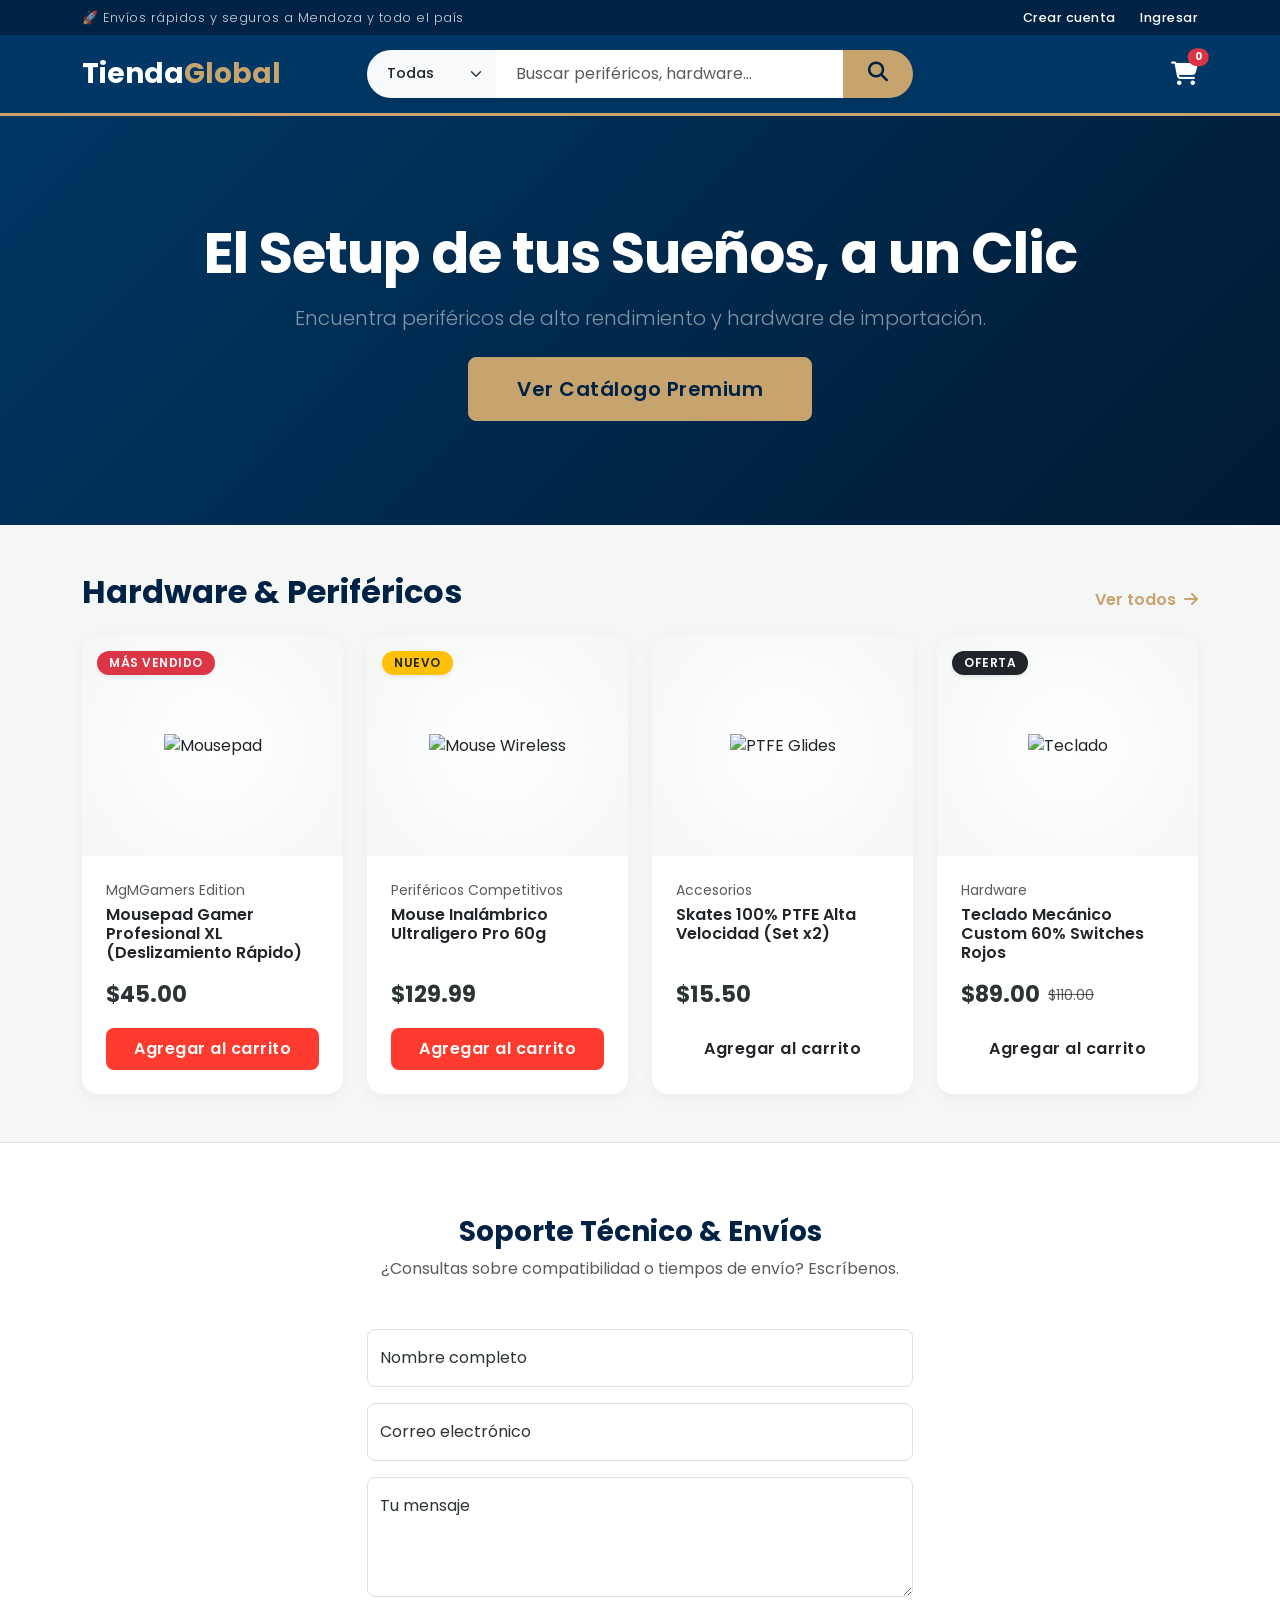
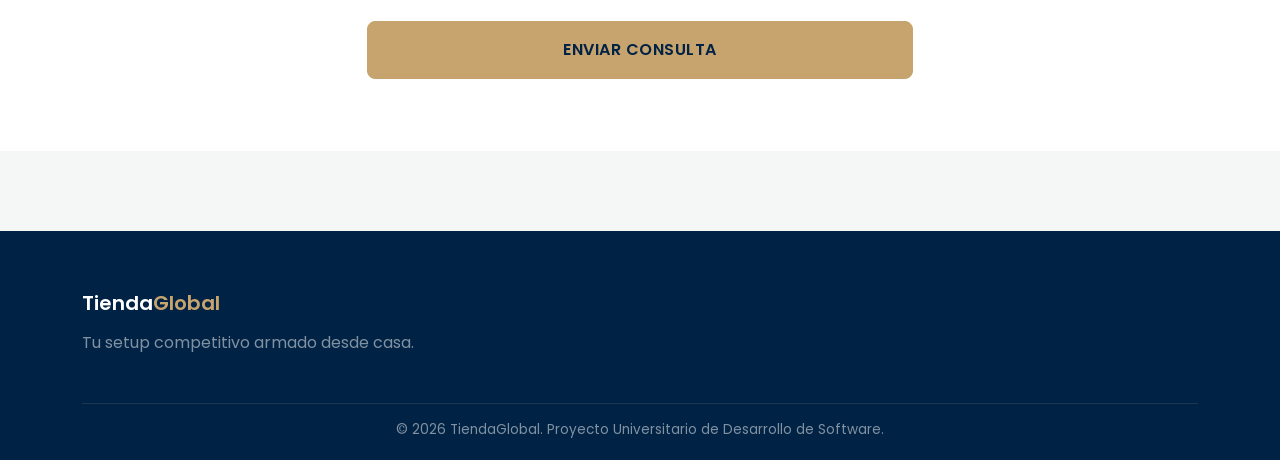
==== index.html @ bb1b1189 "Agregando archivos HTML y CSS del prototipo" ====
<!DOCTYPE html>
<html lang="es">
<head>
    <meta charset="UTF-8">
    <meta name="viewport" content="width=device-width, initial-scale=1.0">
    <title>TiendaGlobal - Inicio</title>
    <link href="https://cdn.jsdelivr.net/npm/bootstrap@5.3.2/dist/css/bootstrap.min.css" rel="stylesheet">
    <link rel="stylesheet" href="https://cdnjs.cloudflare.com/ajax/libs/font-awesome/6.4.0/css/all.min.css">
    <link rel="stylesheet" href="style.css">
</head>
<body>

    <div class="top-bar d-none d-md-block">
        <div class="container d-flex justify-content-between">
            <div>🚀 Envíos rápidos y seguros a Mendoza y todo el país</div>
            <div>
                <a href="register.html">Crear cuenta</a>
                <a href="login.html">Ingresar</a>
            </div>
        </div>
    </div>

    <div class="search-bar-container sticky-top">
        <div class="container">
            <div class="row align-items-center">
                <div class="col-6 col-md-3">
                    <a href="index.html" class="text-white text-decoration-none fs-3 fw-bold">
                        Tienda<span style="color: var(--accent-gold);">Global</span>
                    </a>
                </div>
                <div class="col-12 col-md-6 mt-3 mt-md-0 order-3 order-md-2">
                    <form class="d-flex">
                        <div class="input-group search-pill">
                            <select class="form-select border-end">
                                <option>Todas</option>
                                <option>Gaming</option>
                            </select>
                            <input class="form-control" type="search" placeholder="Buscar periféricos, hardware..." aria-label="Search">
                            <button class="btn" style="background-color: var(--accent-gold); color: var(--primary-blue-dark);" type="button"><i class="fas fa-search fs-5"></i></button>
                        </div>
                    </form>
                </div>
                <div class="col-6 col-md-3 text-end order-2 order-md-3">
                    <a href="cart.html" class="text-white text-decoration-none fs-4 position-relative">
                        <i class="fas fa-shopping-cart"></i>
                        <span class="position-absolute top-0 start-100 translate-middle badge rounded-pill bg-danger" style="font-size: 0.65rem;">0</span>
                    </a>
                </div>
            </div>
        </div>
    </div>

    <header class="hero-section">
        <div class="container py-4">
            <h1 class="display-4 mb-3">El Setup de tus Sueños, a un Clic</h1>
            <p class="lead mb-4 text-white-50">Encuentra periféricos de alto rendimiento y hardware de importación.</p>
            <a href="#productos" class="btn btn-primary btn-lg px-5 py-3">Ver Catálogo Premium</a>
        </div>
    </header>

    <main class="container my-5" id="productos">
        <div class="d-flex justify-content-between align-items-end mb-4">
            <h2 class="fw-bold m-0" style="color: var(--primary-blue-dark);">Hardware & Periféricos</h2>
            <a href="#" class="text-decoration-none fw-semibold" style="color: var(--accent-gold);">Ver todos <i class="fas fa-arrow-right ms-1"></i></a>
        </div>
        
        <div class="row row-cols-1 row-cols-sm-2 row-cols-md-3 row-cols-lg-4 g-4">
            
            <div class="col">
                <div class="card product-card">
                    <span class="badge bg-danger badge-floating rounded-pill shadow-sm">MÁS VENDIDO</span>
                    <div class="product-img-wrapper">
                        <img src="https://images.unsplash.com/photo-1527814050087-379381547384?w=500&q=80" alt="Mousepad">
                    </div>
                    <div class="card-body d-flex flex-column p-4">
                        <p class="text-muted small mb-1">MgMGamers Edition</p>
                        <h5 class="card-title fs-6 fw-semibold mb-3">Mousepad Gamer Profesional XL (Deslizamiento Rápido)</h5>
                        <div class="mt-auto">
                            <p class="price-tag mb-0">$45.00</p>
                            <a href="cart.html" class="btn btn-action w-100 mt-3 py-2">Agregar al carrito</a>
                        </div>
                    </div>
                </div>
            </div>
            
            <div class="col">
                <div class="card product-card">
                    <span class="badge bg-warning text-dark badge-floating rounded-pill shadow-sm">NUEVO</span>
                    <div class="product-img-wrapper">
                        <img src="https://images.unsplash.com/photo-1615663245857-ac1eeb536624?w=500&q=80" alt="Mouse Wireless">
                    </div>
                    <div class="card-body d-flex flex-column p-4">
                        <p class="text-muted small mb-1">Periféricos Competitivos</p>
                        <h5 class="card-title fs-6 fw-semibold mb-3">Mouse Inalámbrico Ultraligero Pro 60g</h5>
                        <div class="mt-auto">
                            <p class="price-tag mb-0">$129.99</p>
                            <a href="cart.html" class="btn btn-action w-100 mt-3 py-2">Agregar al carrito</a>
                        </div>
                    </div>
                </div>
            </div>

            <div class="col">
                <div class="card product-card">
                    <div class="product-img-wrapper">
                        <img src="https://images.unsplash.com/photo-1608285517172-88ceb626e2c3?w=500&q=80" alt="PTFE Glides">
                    </div>
                    <div class="card-body d-flex flex-column p-4">
                        <p class="text-muted small mb-1">Accesorios</p>
                        <h5 class="card-title fs-6 fw-semibold mb-3">Skates 100% PTFE Alta Velocidad (Set x2)</h5>
                        <div class="mt-auto">
                            <p class="price-tag mb-0">$15.50</p>
                            <a href="cart.html" class="btn btn-outline-action w-100 mt-3 py-2">Agregar al carrito</a>
                        </div>
                    </div>
                </div>
            </div>

            <div class="col">
                <div class="card product-card">
                    <span class="badge bg-dark badge-floating rounded-pill shadow-sm">OFERTA</span>
                    <div class="product-img-wrapper">
                        <img src="https://images.unsplash.com/photo-1595225476474-87563907a212?w=500&q=80" alt="Teclado">
                    </div>
                    <div class="card-body d-flex flex-column p-4">
                        <p class="text-muted small mb-1">Hardware</p>
                        <h5 class="card-title fs-6 fw-semibold mb-3">Teclado Mecánico Custom 60% Switches Rojos</h5>
                        <div class="mt-auto">
                            <div class="d-flex align-items-center gap-2 mb-0">
                                <p class="price-tag mb-0">$89.00</p>
                                <span class="text-muted text-decoration-line-through small">$110.00</span>
                            </div>
                            <a href="cart.html" class="btn btn-outline-action w-100 mt-3 py-2">Agregar al carrito</a>
                        </div>
                    </div>
                </div>
            </div>
        </div>
    </main>

    <section class="bg-white py-5 border-top">
        <div class="container py-4">
            <div class="row justify-content-center">
                <div class="col-md-8 col-lg-6">
                    <div class="text-center mb-5">
                        <h3 class="fw-bold" style="color: var(--primary-blue-dark);">Soporte Técnico & Envíos</h3>
                        <p class="text-muted">¿Consultas sobre compatibilidad o tiempos de envío? Escríbenos.</p>
                    </div>
                    <form>
                        <div class="form-floating mb-3">
                            <input type="text" class="form-control" id="floatingName" placeholder="Juan Pérez" required>
                            <label for="floatingName">Nombre completo</label>
                        </div>
                        <div class="form-floating mb-3">
                            <input type="email" class="form-control" id="floatingInput" placeholder="name@example.com" required>
                            <label for="floatingInput">Correo electrónico</label>
                        </div>
                        <div class="form-floating mb-4">
                            <textarea class="form-control" placeholder="Escribe tu mensaje aquí" id="floatingTextarea" style="height: 120px" required></textarea>
                            <label for="floatingTextarea">Tu mensaje</label>
                        </div>
                        <button type="submit" class="btn btn-primary w-100 py-3 fs-6">ENVIAR CONSULTA</button>
                    </form>
                </div>
            </div>
        </div>
    </section>

    <footer>
        <div class="container">
            <div class="row">
                <div class="col-md-4 mb-4">
                    <h5 class="mb-3">Tienda<span style="color: var(--accent-gold);">Global</span></h5>
                    <p class="text-white-50 text-sm">Tu setup competitivo armado desde casa.</p>
                </div>
            </div>
            <hr class="border-secondary mt-2">
            <div class="text-center text-white-50 mt-3" style="font-size: 0.85rem;">
                &copy; 2026 TiendaGlobal. Proyecto Universitario de Desarrollo de Software.
            </div>
        </div>
    </footer>

    <script src="https://cdn.jsdelivr.net/npm/bootstrap@5.3.2/dist/js/bootstrap.bundle.min.js"></script>
</body>
</html>
---- style.css ----
/* style.css - Diseño Mejorado */
@import url('https://fonts.googleapis.com/css2?family=Poppins:wght@300;400;500;600;700&display=swap');

:root {
    --primary-blue: #003764;
    --primary-blue-dark: #002244;
    --accent-gold: #C7A36E;
    --accent-gold-hover: #b08d55;
    --light-bg: #f4f7f6;
    --dark-text: #2d3436;
    --action-red: #ff3b30;
    --action-red-hover: #d63026;
}

body {
    font-family: 'Poppins', sans-serif;
    background-color: var(--light-bg);
    color: var(--dark-text);
}

/* --- Barras Superiores --- */
.top-bar {
    background-color: var(--primary-blue-dark);
    color: rgba(255, 255, 255, 0.8);
    font-size: 0.8rem;
    padding: 8px 0;
    font-weight: 300;
    letter-spacing: 0.5px;
}
.top-bar a {
    color: white;
    text-decoration: none;
    margin-left: 20px;
    font-weight: 500;
    transition: color 0.2s;
}
.top-bar a:hover {
    color: var(--accent-gold);
}

.search-bar-container {
    background-color: var(--primary-blue);
    padding: 15px 0;
    border-bottom: 3px solid var(--accent-gold);
}

/* Buscador estilo píldora */
.input-group.search-pill {
    border-radius: 30px;
    overflow: hidden;
    box-shadow: 0 4px 10px rgba(0,0,0,0.1);
}
.input-group.search-pill .form-select, 
.input-group.search-pill .form-control {
    border: none;
    padding: 12px 20px;
}
.input-group.search-pill .form-select {
    max-width: 130px;
    background-color: #f8f9fa;
    font-weight: 500;
    font-size: 0.9rem;
}
.input-group.search-pill .btn {
    border: none;
    padding: 0 25px;
}

/* --- Hero Section --- */
.hero-section {
    background: linear-gradient(135deg, var(--primary-blue) 0%, #001a33 100%);
    color: white;
    padding: 80px 0;
    text-align: center;
    position: relative;
    overflow: hidden;
}
.hero-section h1 {
    font-weight: 700;
    letter-spacing: -1px;
}

/* --- Botones --- */
.btn {
    border-radius: 8px;
    font-weight: 600;
    letter-spacing: 0.5px;
    transition: all 0.3s ease;
}

.btn-primary {
    background-color: var(--accent-gold);
    border-color: var(--accent-gold);
    color: var(--primary-blue-dark);
}
.btn-primary:hover {
    background-color: var(--accent-gold-hover);
    border-color: var(--accent-gold-hover);
    color: white;
    transform: translateY(-2px);
    box-shadow: 0 5px 15px rgba(199, 163, 110, 0.4);
}

.btn-action {
    background-color: var(--action-red); 
    color: white;
}
.btn-action:hover {
    background-color: var(--action-red-hover);
    color: white;
    box-shadow: 0 4px 12px rgba(255, 59, 48, 0.3);
}

/* --- Tarjetas de Productos (Modernas) --- */
.product-card {
    border: none;
    border-radius: 16px;
    transition: all 0.3s cubic-bezier(0.25, 0.8, 0.25, 1);
    background-color: white;
    height: 100%;
    box-shadow: 0 4px 15px rgba(0,0,0,0.04);
    position: relative;
}

.product-card:hover {
    transform: translateY(-8px);
    box-shadow: 0 15px 30px rgba(0,0,0,0.08);
}

.product-img-wrapper {
    height: 220px;
    display: flex;
    align-items: center;
    justify-content: center;
    padding: 25px;
    background: radial-gradient(circle, #ffffff 0%, #f4f7f6 100%);
    border-radius: 16px 16px 0 0;
    position: relative;
}

.product-img-wrapper img {
    max-height: 100%;
    max-width: 100%;
    object-fit: contain;
    mix-blend-mode: multiply; /* Evita fondos blancos cuadrados en la imagen */
}

.badge-floating {
    position: absolute;
    top: 15px;
    left: 15px;
    z-index: 2;
    padding: 6px 12px;
    font-weight: 600;
    letter-spacing: 0.5px;
}

.price-tag {
    color: var(--dark-text);
    font-weight: 700;
    font-size: 1.4rem;
}

/* --- Formularios (Login / Register / Contacto) --- */
.auth-container {
    max-width: 480px;
    margin: 50px auto;
    background: white;
    padding: 40px;
    border-radius: 16px;
    box-shadow: 0 10px 30px rgba(0,0,0,0.05);
    border-top: 5px solid var(--accent-gold);
}

.auth-title {
    text-align: center;
    color: var(--primary-blue);
    font-weight: 700;
    margin-bottom: 25px;
}

.form-floating > .form-control:focus ~ label {
    color: var(--primary-blue);
}
.form-floating > .form-control {
    border-radius: 8px;
    border: 1px solid #e0e0e0;
}
.form-floating > .form-control:focus {
    border-color: var(--accent-gold);
    box-shadow: 0 0 0 0.25rem rgba(199, 163, 110, 0.25);
}

/* Google Button modernizado */
.google-btn {
    width: 100%;
    background-color: white;
    color: #333;
    border: 1px solid #dcdcdc;
    padding: 12px;
    border-radius: 8px;
    font-weight: 500;
    margin-bottom: 25px;
    display: flex;
    align-items: center;
    justify-content: center;
    gap: 12px;
    transition: all 0.2s;
    box-shadow: 0 2px 4px rgba(0,0,0,0.02);
}
.google-btn:hover {
    background-color: #f8f9fa;
    border-color: #c5c5c5;
}

/* --- Footer --- */
footer {
    background-color: var(--primary-blue-dark);
    color: #e0e0e0;
    padding: 60px 0 20px;
    margin-top: 80px;
}
footer h5 {
    color: white;
    font-weight: 600;
}
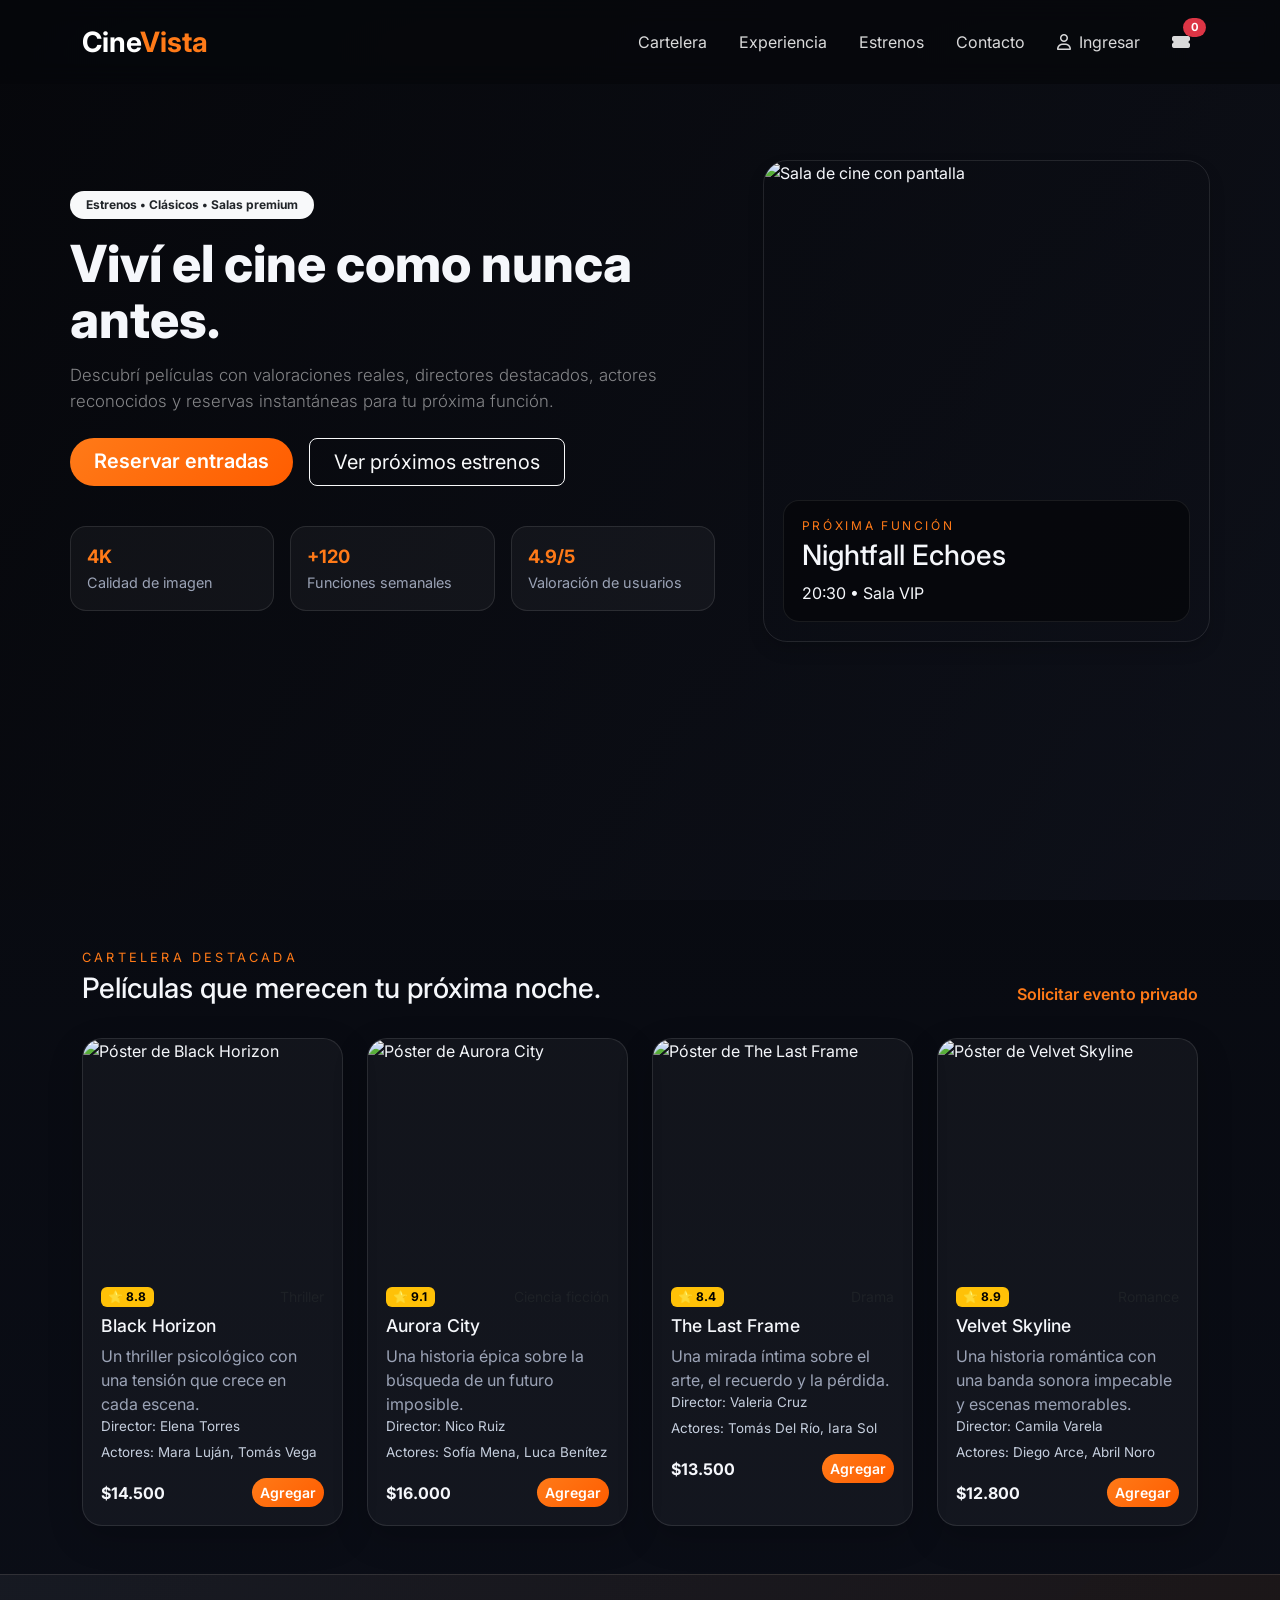
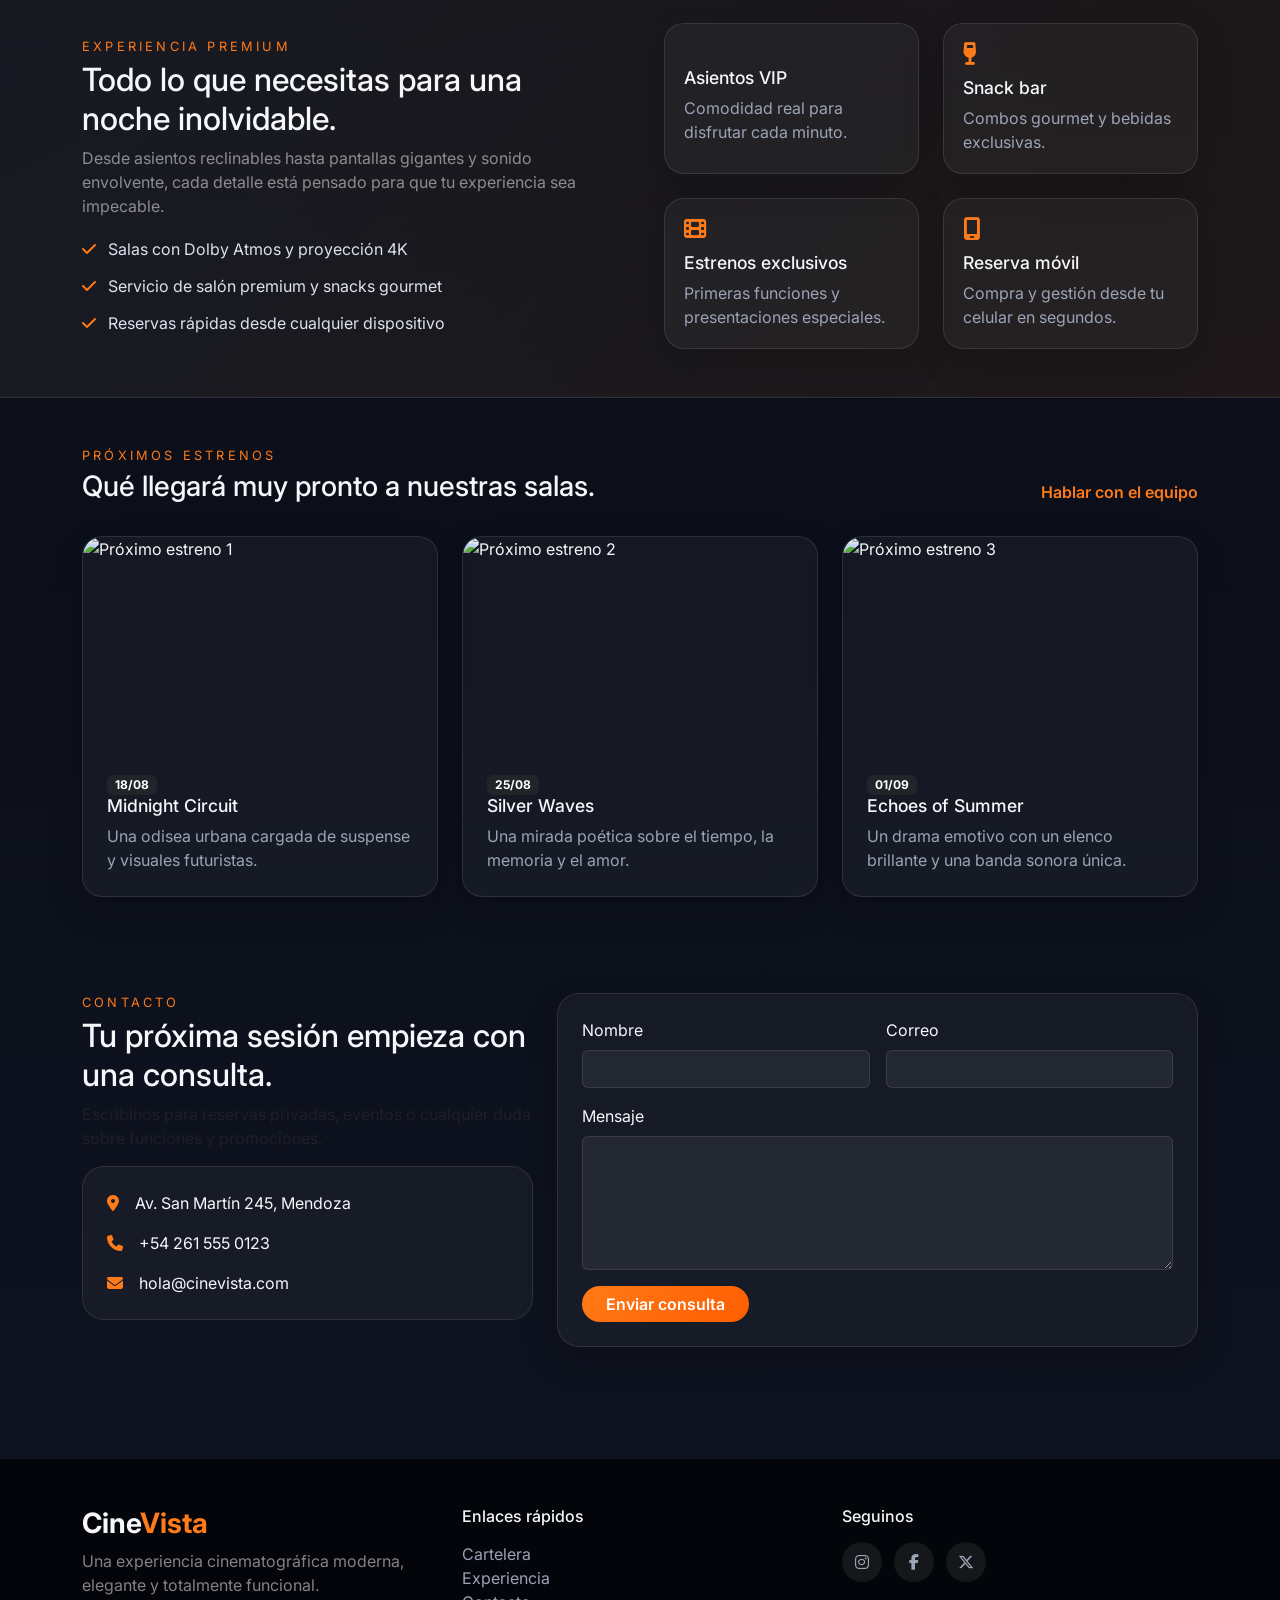
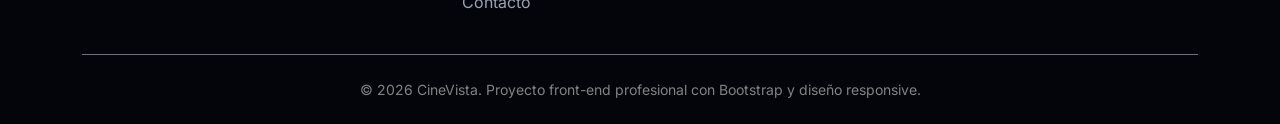
==== commit 097ddcd9: "Cambio de las vistas del sistema" ====
--- a/index.html
+++ b/index.html
@@ -3,184 +3,355 @@
 <head>
     <meta charset="UTF-8">
     <meta name="viewport" content="width=device-width, initial-scale=1.0">
-    <title>TiendaGlobal - Inicio</title>
+    <meta name="description" content="CineVista es una landing page moderna para descubrir películas, reservar entradas y disfrutar experiencias cinematográficas premium.">
+    <title>CineVista | Tu próxima experiencia cinematográfica</title>
     <link href="https://cdn.jsdelivr.net/npm/bootstrap@5.3.2/dist/css/bootstrap.min.css" rel="stylesheet">
     <link rel="stylesheet" href="https://cdnjs.cloudflare.com/ajax/libs/font-awesome/6.4.0/css/all.min.css">
     <link rel="stylesheet" href="style.css">
 </head>
 <body>
-
-    <div class="top-bar d-none d-md-block">
-        <div class="container d-flex justify-content-between">
-            <div>🚀 Envíos rápidos y seguros a Mendoza y todo el país</div>
-            <div>
-                <a href="register.html">Crear cuenta</a>
-                <a href="login.html">Ingresar</a>
-            </div>
-        </div>
-    </div>
-
-    <div class="search-bar-container sticky-top">
-        <div class="container">
-            <div class="row align-items-center">
-                <div class="col-6 col-md-3">
-                    <a href="index.html" class="text-white text-decoration-none fs-3 fw-bold">
-                        Tienda<span style="color: var(--accent-gold);">Global</span>
-                    </a>
-                </div>
-                <div class="col-12 col-md-6 mt-3 mt-md-0 order-3 order-md-2">
-                    <form class="d-flex">
-                        <div class="input-group search-pill">
-                            <select class="form-select border-end">
-                                <option>Todas</option>
-                                <option>Gaming</option>
-                            </select>
-                            <input class="form-control" type="search" placeholder="Buscar periféricos, hardware..." aria-label="Search">
-                            <button class="btn" style="background-color: var(--accent-gold); color: var(--primary-blue-dark);" type="button"><i class="fas fa-search fs-5"></i></button>
-                        </div>
-                    </form>
-                </div>
-                <div class="col-6 col-md-3 text-end order-2 order-md-3">
-                    <a href="cart.html" class="text-white text-decoration-none fs-4 position-relative">
-                        <i class="fas fa-shopping-cart"></i>
-                        <span class="position-absolute top-0 start-100 translate-middle badge rounded-pill bg-danger" style="font-size: 0.65rem;">0</span>
-                    </a>
-                </div>
-            </div>
-        </div>
-    </div>
+    <div class="toast-container position-fixed bottom-0 end-0 p-3" id="toastContainer"></div>
 
     <header class="hero-section">
-        <div class="container py-4">
-            <h1 class="display-4 mb-3">El Setup de tus Sueños, a un Clic</h1>
-            <p class="lead mb-4 text-white-50">Encuentra periféricos de alto rendimiento y hardware de importación.</p>
-            <a href="#productos" class="btn btn-primary btn-lg px-5 py-3">Ver Catálogo Premium</a>
+        <nav class="navbar navbar-expand-lg navbar-dark fixed-top">
+            <div class="container">
+                <a class="navbar-brand fw-bold fs-3" href="index.html">Cine<span>Vista</span></a>
+                <button class="navbar-toggler" type="button" data-bs-toggle="collapse" data-bs-target="#navbarNav" aria-controls="navbarNav" aria-expanded="false" aria-label="Toggle navigation">
+                    <span class="navbar-toggler-icon"></span>
+                </button>
+                <div class="collapse navbar-collapse" id="navbarNav">
+                    <ul class="navbar-nav ms-auto align-items-lg-center gap-lg-3">
+                        <li class="nav-item"><a class="nav-link" href="#cartelera">Cartelera</a></li>
+                        <li class="nav-item"><a class="nav-link" href="#experiencia">Experiencia</a></li>
+                        <li class="nav-item"><a class="nav-link" href="#estrenos">Estrenos</a></li>
+                        <li class="nav-item"><a class="nav-link" href="#contacto">Contacto</a></li>
+                        <li class="nav-item"><a class="nav-link" href="login.html"><i class="fa-regular fa-user me-2"></i>Ingresar</a></li>
+                        <li class="nav-item">
+                            <a class="nav-link position-relative" href="cart.html" aria-label="Carrito de compras">
+                                <i class="fas fa-ticket-alt"></i>
+                                <span class="cart-badge badge rounded-pill bg-danger" data-cart-count>0</span>
+                            </a>
+                        </li>
+                    </ul>
+                </div>
+            </div>
+        </nav>
+
+        <div class="container hero-content">
+            <div class="row align-items-center g-5">
+                <div class="col-lg-7">
+                    <span class="badge rounded-pill text-bg-light text-dark px-3 py-2 mb-3">Estrenos • Clásicos • Salas premium</span>
+                    <h1>Viví el cine como nunca antes.</h1>
+                    <p class="lead text-white-50 mb-4">Descubrí películas con valoraciones reales, directores destacados, actores reconocidos y reservas instantáneas para tu próxima función.</p>
+                    <div class="d-flex flex-wrap gap-3">
+                        <a href="#cartelera" class="btn btn-cinema btn-lg px-4">Reservar entradas</a>
+                        <a href="#estrenos" class="btn btn-outline-light btn-lg px-4">Ver próximos estrenos</a>
+                    </div>
+                    <div class="row g-3 mt-4">
+                        <div class="col-sm-4">
+                            <div class="hero-stat">
+                                <strong>4K</strong>
+                                <span>Calidad de imagen</span>
+                            </div>
+                        </div>
+                        <div class="col-sm-4">
+                            <div class="hero-stat">
+                                <strong>+120</strong>
+                                <span>Funciones semanales</span>
+                            </div>
+                        </div>
+                        <div class="col-sm-4">
+                            <div class="hero-stat">
+                                <strong>4.9/5</strong>
+                                <span>Valoración de usuarios</span>
+                            </div>
+                        </div>
+                    </div>
+                </div>
+                <div class="col-lg-5">
+                    <div class="hero-poster shadow">
+                        <img src="https://images.unsplash.com/photo-1489599849927-2ee91cede3ba?auto=format&fit=crop&w=900&q=80" alt="Sala de cine con pantalla">
+                        <div class="hero-poster-overlay">
+                            <p class="mb-1">Próxima función</p>
+                            <h3>Nightfall Echoes</h3>
+                            <span>20:30 • Sala VIP</span>
+                        </div>
+                    </div>
+                </div>
+            </div>
         </div>
     </header>
 
-    <main class="container my-5" id="productos">
-        <div class="d-flex justify-content-between align-items-end mb-4">
-            <h2 class="fw-bold m-0" style="color: var(--primary-blue-dark);">Hardware & Periféricos</h2>
-            <a href="#" class="text-decoration-none fw-semibold" style="color: var(--accent-gold);">Ver todos <i class="fas fa-arrow-right ms-1"></i></a>
-        </div>
-        
-        <div class="row row-cols-1 row-cols-sm-2 row-cols-md-3 row-cols-lg-4 g-4">
-            
-            <div class="col">
-                <div class="card product-card">
-                    <span class="badge bg-danger badge-floating rounded-pill shadow-sm">MÁS VENDIDO</span>
-                    <div class="product-img-wrapper">
-                        <img src="https://images.unsplash.com/photo-1527814050087-379381547384?w=500&q=80" alt="Mousepad">
-                    </div>
-                    <div class="card-body d-flex flex-column p-4">
-                        <p class="text-muted small mb-1">MgMGamers Edition</p>
-                        <h5 class="card-title fs-6 fw-semibold mb-3">Mousepad Gamer Profesional XL (Deslizamiento Rápido)</h5>
-                        <div class="mt-auto">
-                            <p class="price-tag mb-0">$45.00</p>
-                            <a href="cart.html" class="btn btn-action w-100 mt-3 py-2">Agregar al carrito</a>
-                        </div>
-                    </div>
-                </div>
-            </div>
-            
-            <div class="col">
-                <div class="card product-card">
-                    <span class="badge bg-warning text-dark badge-floating rounded-pill shadow-sm">NUEVO</span>
-                    <div class="product-img-wrapper">
-                        <img src="https://images.unsplash.com/photo-1615663245857-ac1eeb536624?w=500&q=80" alt="Mouse Wireless">
-                    </div>
-                    <div class="card-body d-flex flex-column p-4">
-                        <p class="text-muted small mb-1">Periféricos Competitivos</p>
-                        <h5 class="card-title fs-6 fw-semibold mb-3">Mouse Inalámbrico Ultraligero Pro 60g</h5>
-                        <div class="mt-auto">
-                            <p class="price-tag mb-0">$129.99</p>
-                            <a href="cart.html" class="btn btn-action w-100 mt-3 py-2">Agregar al carrito</a>
-                        </div>
-                    </div>
-                </div>
-            </div>
-
-            <div class="col">
-                <div class="card product-card">
-                    <div class="product-img-wrapper">
-                        <img src="https://images.unsplash.com/photo-1608285517172-88ceb626e2c3?w=500&q=80" alt="PTFE Glides">
-                    </div>
-                    <div class="card-body d-flex flex-column p-4">
-                        <p class="text-muted small mb-1">Accesorios</p>
-                        <h5 class="card-title fs-6 fw-semibold mb-3">Skates 100% PTFE Alta Velocidad (Set x2)</h5>
-                        <div class="mt-auto">
-                            <p class="price-tag mb-0">$15.50</p>
-                            <a href="cart.html" class="btn btn-outline-action w-100 mt-3 py-2">Agregar al carrito</a>
-                        </div>
-                    </div>
-                </div>
-            </div>
-
-            <div class="col">
-                <div class="card product-card">
-                    <span class="badge bg-dark badge-floating rounded-pill shadow-sm">OFERTA</span>
-                    <div class="product-img-wrapper">
-                        <img src="https://images.unsplash.com/photo-1595225476474-87563907a212?w=500&q=80" alt="Teclado">
-                    </div>
-                    <div class="card-body d-flex flex-column p-4">
-                        <p class="text-muted small mb-1">Hardware</p>
-                        <h5 class="card-title fs-6 fw-semibold mb-3">Teclado Mecánico Custom 60% Switches Rojos</h5>
-                        <div class="mt-auto">
-                            <div class="d-flex align-items-center gap-2 mb-0">
-                                <p class="price-tag mb-0">$89.00</p>
-                                <span class="text-muted text-decoration-line-through small">$110.00</span>
-                            </div>
-                            <a href="cart.html" class="btn btn-outline-action w-100 mt-3 py-2">Agregar al carrito</a>
-                        </div>
-                    </div>
-                </div>
-            </div>
-        </div>
+    <main>
+        <section id="cartelera" class="container py-5">
+            <div class="section-header">
+                <div>
+                    <p class="section-kicker">Cartelera destacada</p>
+                    <h2>Películas que merecen tu próxima noche.</h2>
+                </div>
+                <a href="#contacto" class="text-decoration-none">Solicitar evento privado</a>
+            </div>
+
+            <div class="row g-4">
+                <div class="col-md-6 col-lg-3">
+                    <article class="movie-card">
+                        <img src="https://images.unsplash.com/photo-1517602302552-471fe67acf66?auto=format&fit=crop&w=800&q=80" alt="Póster de Black Horizon">
+                        <div class="movie-card-body">
+                            <div class="d-flex justify-content-between align-items-center mb-2">
+                                <span class="badge text-bg-warning">⭐ 8.8</span>
+                                <span class="text-muted small">Thriller</span>
+                            </div>
+                            <h3>Black Horizon</h3>
+                            <p>Un thriller psicológico con una tensión que crece en cada escena.</p>
+                            <div class="movie-meta">
+                                <span>Director: Elena Torres</span>
+                                <span>Actores: Mara Luján, Tomás Vega</span>
+                            </div>
+                            <div class="d-flex justify-content-between align-items-center mt-3">
+                                <strong>$14.500</strong>
+                                <button class="btn btn-cinema btn-sm add-to-cart" type="button" data-id="black-horizon" data-name="Black Horizon" data-price="14500" data-image="https://images.unsplash.com/photo-1517602302552-471fe67acf66?auto=format&fit=crop&w=800&q=80">Agregar</button>
+                            </div>
+                        </div>
+                    </article>
+                </div>
+
+                <div class="col-md-6 col-lg-3">
+                    <article class="movie-card">
+                        <img src="https://images.unsplash.com/photo-1516280440614-37939bbacd81?auto=format&fit=crop&w=800&q=80" alt="Póster de Aurora City">
+                        <div class="movie-card-body">
+                            <div class="d-flex justify-content-between align-items-center mb-2">
+                                <span class="badge text-bg-warning">⭐ 9.1</span>
+                                <span class="text-muted small">Ciencia ficción</span>
+                            </div>
+                            <h3>Aurora City</h3>
+                            <p>Una historia épica sobre la búsqueda de un futuro imposible.</p>
+                            <div class="movie-meta">
+                                <span>Director: Nico Ruiz</span>
+                                <span>Actores: Sofía Mena, Luca Benítez</span>
+                            </div>
+                            <div class="d-flex justify-content-between align-items-center mt-3">
+                                <strong>$16.000</strong>
+                                <button class="btn btn-cinema btn-sm add-to-cart" type="button" data-id="aurora-city" data-name="Aurora City" data-price="16000" data-image="https://images.unsplash.com/photo-1516280440614-37939bbacd81?auto=format&fit=crop&w=800&q=80">Agregar</button>
+                            </div>
+                        </div>
+                    </article>
+                </div>
+
+                <div class="col-md-6 col-lg-3">
+                    <article class="movie-card">
+                        <img src="https://images.unsplash.com/photo-1517602302552-471fe67acf66?auto=format&fit=crop&w=800&q=80" alt="Póster de The Last Frame">
+                        <div class="movie-card-body">
+                            <div class="d-flex justify-content-between align-items-center mb-2">
+                                <span class="badge text-bg-warning">⭐ 8.4</span>
+                                <span class="text-muted small">Drama</span>
+                            </div>
+                            <h3>The Last Frame</h3>
+                            <p>Una mirada íntima sobre el arte, el recuerdo y la pérdida.</p>
+                            <div class="movie-meta">
+                                <span>Director: Valeria Cruz</span>
+                                <span>Actores: Tomás Del Río, Iara Sol</span>
+                            </div>
+                            <div class="d-flex justify-content-between align-items-center mt-3">
+                                <strong>$13.500</strong>
+                                <button class="btn btn-cinema btn-sm add-to-cart" type="button" data-id="last-frame" data-name="The Last Frame" data-price="13500" data-image="https://images.unsplash.com/photo-1517602302552-471fe67acf66?auto=format&fit=crop&w=800&q=80">Agregar</button>
+                            </div>
+                        </div>
+                    </article>
+                </div>
+
+                <div class="col-md-6 col-lg-3">
+                    <article class="movie-card">
+                        <img src="https://images.unsplash.com/photo-1536440136628-849c177e76a1?auto=format&fit=crop&w=800&q=80" alt="Póster de Velvet Skyline">
+                        <div class="movie-card-body">
+                            <div class="d-flex justify-content-between align-items-center mb-2">
+                                <span class="badge text-bg-warning">⭐ 8.9</span>
+                                <span class="text-muted small">Romance</span>
+                            </div>
+                            <h3>Velvet Skyline</h3>
+                            <p>Una historia romántica con una banda sonora impecable y escenas memorables.</p>
+                            <div class="movie-meta">
+                                <span>Director: Camila Varela</span>
+                                <span>Actores: Diego Arce, Abril Noro</span>
+                            </div>
+                            <div class="d-flex justify-content-between align-items-center mt-3">
+                                <strong>$12.800</strong>
+                                <button class="btn btn-cinema btn-sm add-to-cart" type="button" data-id="velvet-skyline" data-name="Velvet Skyline" data-price="12800" data-image="https://images.unsplash.com/photo-1536440136628-849c177e76a1?auto=format&fit=crop&w=800&q=80">Agregar</button>
+                            </div>
+                        </div>
+                    </article>
+                </div>
+            </div>
+        </section>
+
+        <section id="experiencia" class="py-5 section-dark">
+            <div class="container">
+                <div class="row align-items-center g-5">
+                    <div class="col-lg-6">
+                        <p class="section-kicker">Experiencia premium</p>
+                        <h2>Todo lo que necesitas para una noche inolvidable.</h2>
+                        <p class="text-white-50">Desde asientos reclinables hasta pantallas gigantes y sonido envolvente, cada detalle está pensado para que tu experiencia sea impecable.</p>
+                        <ul class="feature-list">
+                            <li><i class="fa-solid fa-check"></i> Salas con Dolby Atmos y proyección 4K</li>
+                            <li><i class="fa-solid fa-check"></i> Servicio de salón premium y snacks gourmet</li>
+                            <li><i class="fa-solid fa-check"></i> Reservas rápidas desde cualquier dispositivo</li>
+                        </ul>
+                    </div>
+                    <div class="col-lg-6">
+                        <div class="row g-4">
+                            <div class="col-sm-6">
+                                <div class="feature-card">
+                                    <i class="fa-solid fa-seat"></i>
+                                    <h3>Asientos VIP</h3>
+                                    <p>Comodidad real para disfrutar cada minuto.</p>
+                                </div>
+                            </div>
+                            <div class="col-sm-6">
+                                <div class="feature-card">
+                                    <i class="fa-solid fa-wine-glass"></i>
+                                    <h3>Snack bar</h3>
+                                    <p>Combos gourmet y bebidas exclusivas.</p>
+                                </div>
+                            </div>
+                            <div class="col-sm-6">
+                                <div class="feature-card">
+                                    <i class="fa-solid fa-film"></i>
+                                    <h3>Estrenos exclusivos</h3>
+                                    <p>Primeras funciones y presentaciones especiales.</p>
+                                </div>
+                            </div>
+                            <div class="col-sm-6">
+                                <div class="feature-card">
+                                    <i class="fa-solid fa-mobile-screen"></i>
+                                    <h3>Reserva móvil</h3>
+                                    <p>Compra y gestión desde tu celular en segundos.</p>
+                                </div>
+                            </div>
+                        </div>
+                    </div>
+                </div>
+            </div>
+        </section>
+
+        <section id="estrenos" class="container py-5">
+            <div class="section-header">
+                <div>
+                    <p class="section-kicker">Próximos estrenos</p>
+                    <h2>Qué llegará muy pronto a nuestras salas.</h2>
+                </div>
+                <a href="#contacto" class="text-decoration-none">Hablar con el equipo</a>
+            </div>
+
+            <div class="row g-4">
+                <div class="col-md-4">
+                    <div class="upcoming-card">
+                        <img src="https://images.unsplash.com/photo-1517602302552-471fe67acf66?auto=format&fit=crop&w=800&q=80" alt="Próximo estreno 1">
+                        <div class="p-4">
+                            <span class="badge text-bg-dark">18/08</span>
+                            <h3>Midnight Circuit</h3>
+                            <p>Una odisea urbana cargada de suspense y visuales futuristas.</p>
+                        </div>
+                    </div>
+                </div>
+                <div class="col-md-4">
+                    <div class="upcoming-card">
+                        <img src="https://images.unsplash.com/photo-1516280440614-37939bbacd81?auto=format&fit=crop&w=800&q=80" alt="Próximo estreno 2">
+                        <div class="p-4">
+                            <span class="badge text-bg-dark">25/08</span>
+                            <h3>Silver Waves</h3>
+                            <p>Una mirada poética sobre el tiempo, la memoria y el amor.</p>
+                        </div>
+                    </div>
+                </div>
+                <div class="col-md-4">
+                    <div class="upcoming-card">
+                        <img src="https://images.unsplash.com/photo-1536440136628-849c177e76a1?auto=format&fit=crop&w=800&q=80" alt="Próximo estreno 3">
+                        <div class="p-4">
+                            <span class="badge text-bg-dark">01/09</span>
+                            <h3>Echoes of Summer</h3>
+                            <p>Un drama emotivo con un elenco brillante y una banda sonora única.</p>
+                        </div>
+                    </div>
+                </div>
+            </div>
+        </section>
+
+        <section id="contacto" class="container py-5">
+            <div class="row g-4 align-items-start">
+                <div class="col-lg-5">
+                    <p class="section-kicker">Contacto</p>
+                    <h2>Tu próxima sesión empieza con una consulta.</h2>
+                    <p class="text-muted">Escribinos para reservas privadas, eventos o cualquier duda sobre funciones y promociones.</p>
+                    <div class="contact-card">
+                        <div class="d-flex align-items-center gap-3 mb-3">
+                            <i class="fa-solid fa-location-dot"></i>
+                            <span>Av. San Martín 245, Mendoza</span>
+                        </div>
+                        <div class="d-flex align-items-center gap-3 mb-3">
+                            <i class="fa-solid fa-phone"></i>
+                            <span>+54 261 555 0123</span>
+                        </div>
+                        <div class="d-flex align-items-center gap-3">
+                            <i class="fa-solid fa-envelope"></i>
+                            <span>hola@cinevista.com</span>
+                        </div>
+                    </div>
+                </div>
+                <div class="col-lg-7">
+                    <form id="contactForm" class="contact-form">
+                        <div class="row g-3">
+                            <div class="col-md-6">
+                                <label class="form-label">Nombre</label>
+                                <input type="text" class="form-control" required>
+                            </div>
+                            <div class="col-md-6">
+                                <label class="form-label">Correo</label>
+                                <input type="email" class="form-control" required>
+                            </div>
+                            <div class="col-12">
+                                <label class="form-label">Mensaje</label>
+                                <textarea class="form-control" rows="5" required></textarea>
+                            </div>
+                            <div class="col-12">
+                                <button type="submit" class="btn btn-cinema px-4">Enviar consulta</button>
+                            </div>
+                        </div>
+                    </form>
+                </div>
+            </div>
+        </section>
     </main>
 
-    <section class="bg-white py-5 border-top">
-        <div class="container py-4">
-            <div class="row justify-content-center">
-                <div class="col-md-8 col-lg-6">
-                    <div class="text-center mb-5">
-                        <h3 class="fw-bold" style="color: var(--primary-blue-dark);">Soporte Técnico & Envíos</h3>
-                        <p class="text-muted">¿Consultas sobre compatibilidad o tiempos de envío? Escríbenos.</p>
-                    </div>
-                    <form>
-                        <div class="form-floating mb-3">
-                            <input type="text" class="form-control" id="floatingName" placeholder="Juan Pérez" required>
-                            <label for="floatingName">Nombre completo</label>
-                        </div>
-                        <div class="form-floating mb-3">
-                            <input type="email" class="form-control" id="floatingInput" placeholder="name@example.com" required>
-                            <label for="floatingInput">Correo electrónico</label>
-                        </div>
-                        <div class="form-floating mb-4">
-                            <textarea class="form-control" placeholder="Escribe tu mensaje aquí" id="floatingTextarea" style="height: 120px" required></textarea>
-                            <label for="floatingTextarea">Tu mensaje</label>
-                        </div>
-                        <button type="submit" class="btn btn-primary w-100 py-3 fs-6">ENVIAR CONSULTA</button>
-                    </form>
-                </div>
-            </div>
-        </div>
-    </section>
-
-    <footer>
+    <footer class="footer">
         <div class="container">
-            <div class="row">
-                <div class="col-md-4 mb-4">
-                    <h5 class="mb-3">Tienda<span style="color: var(--accent-gold);">Global</span></h5>
-                    <p class="text-white-50 text-sm">Tu setup competitivo armado desde casa.</p>
-                </div>
-            </div>
-            <hr class="border-secondary mt-2">
-            <div class="text-center text-white-50 mt-3" style="font-size: 0.85rem;">
-                &copy; 2026 TiendaGlobal. Proyecto Universitario de Desarrollo de Software.
+            <div class="row g-4">
+                <div class="col-md-4">
+                    <h3 class="fw-bold">Cine<span>Vista</span></h3>
+                    <p class="text-white-50 mb-0">Una experiencia cinematográfica moderna, elegante y totalmente funcional.</p>
+                </div>
+                <div class="col-md-4">
+                    <h4>Enlaces rápidos</h4>
+                    <ul class="list-unstyled">
+                        <li><a href="#cartelera">Cartelera</a></li>
+                        <li><a href="#experiencia">Experiencia</a></li>
+                        <li><a href="#contacto">Contacto</a></li>
+                    </ul>
+                </div>
+                <div class="col-md-4">
+                    <h4>Seguinos</h4>
+                    <div class="social-links">
+                        <a href="#"><i class="fa-brands fa-instagram"></i></a>
+                        <a href="#"><i class="fa-brands fa-facebook-f"></i></a>
+                        <a href="#"><i class="fa-brands fa-x-twitter"></i></a>
+                    </div>
+                </div>
+            </div>
+            <div class="text-center mt-4 pt-4 border-top border-secondary small text-white-50">
+                © 2026 CineVista. Proyecto front-end profesional con Bootstrap y diseño responsive.
             </div>
         </div>
     </footer>
 
     <script src="https://cdn.jsdelivr.net/npm/bootstrap@5.3.2/dist/js/bootstrap.bundle.min.js"></script>
+    <script src="script.js"></script>
 </body>
 </html>
--- a/style.css
+++ b/style.css
@@ -1,226 +1,478 @@
-/* style.css - Diseño Mejorado */
-@import url('https://fonts.googleapis.com/css2?family=Poppins:wght@300;400;500;600;700&display=swap');
+@import url('https://fonts.googleapis.com/css2?family=Inter:wght@300;400;500;600;700;800&display=swap');
 
 :root {
-    --primary-blue: #003764;
-    --primary-blue-dark: #002244;
-    --accent-gold: #C7A36E;
-    --accent-gold-hover: #b08d55;
-    --light-bg: #f4f7f6;
-    --dark-text: #2d3436;
-    --action-red: #ff3b30;
-    --action-red-hover: #d63026;
+    --bg: #06070b;
+    --surface: #10131d;
+    --surface-soft: #171b2a;
+    --text: #f5f7fb;
+    --muted: #9ba3b6;
+    --accent: #ff7a18;
+    --accent-strong: #ff5d00;
+    --accent-soft: rgba(255, 122, 24, 0.2);
+    --border: rgba(255, 255, 255, 0.1);
 }
 
 body {
-    font-family: 'Poppins', sans-serif;
-    background-color: var(--light-bg);
-    color: var(--dark-text);
-}
-
-/* --- Barras Superiores --- */
-.top-bar {
-    background-color: var(--primary-blue-dark);
-    color: rgba(255, 255, 255, 0.8);
+    font-family: 'Inter', sans-serif;
+    background: linear-gradient(180deg, #06070b 0%, #0f1422 100%);
+    color: var(--text);
+    min-height: 100vh;
+}
+
+img {
+    display: block;
+    width: 100%;
+    object-fit: cover;
+}
+
+.navbar {
+    padding: 1rem 0;
+    background: rgba(6, 7, 11, 0.75);
+    backdrop-filter: blur(12px);
+}
+
+.navbar-brand span,
+.footer h3 span {
+    color: var(--accent);
+}
+
+.nav-link {
+    color: rgba(255,255,255,0.85) !important;
+    transition: color 0.2s ease;
+}
+
+.nav-link:hover {
+    color: var(--accent) !important;
+}
+
+.hero-section {
+    min-height: 100vh;
+    padding-top: 5rem;
+    background: linear-gradient(120deg, rgba(6,7,11,0.9), rgba(16,19,29,0.7)), url('https://images.unsplash.com/photo-1489599849927-2ee91cede3ba?auto=format&fit=crop&w=1400&q=80') center/cover;
+}
+
+.hero-content {
+    padding: 5rem 0 4rem;
+}
+
+.hero-section h1 {
+    font-size: clamp(2.2rem, 4vw, 4rem);
+    font-weight: 800;
+    line-height: 1.1;
+    margin-bottom: 1rem;
+}
+
+.hero-section .lead {
+    font-size: 1.05rem;
+    max-width: 640px;
+}
+
+.hero-stat {
+    border: 1px solid var(--border);
+    border-radius: 16px;
+    padding: 1rem;
+    background: rgba(255,255,255,0.04);
+}
+
+.hero-stat strong {
+    display: block;
+    font-size: 1.15rem;
+    color: var(--accent);
+}
+
+.hero-stat span {
+    color: var(--muted);
+    font-size: 0.9rem;
+}
+
+.hero-poster {
+    position: relative;
+    border-radius: 24px;
+    overflow: hidden;
+    border: 1px solid var(--border);
+}
+
+.hero-poster img {
+    height: 480px;
+}
+
+.hero-poster-overlay {
+    position: absolute;
+    inset: auto 1.2rem 1.2rem 1.2rem;
+    background: rgba(6, 7, 11, 0.8);
+    border: 1px solid rgba(255,255,255,0.08);
+    border-radius: 16px;
+    padding: 1rem 1.1rem;
+}
+
+.hero-poster-overlay p {
+    text-transform: uppercase;
+    letter-spacing: 0.22em;
+    font-size: 0.75rem;
+    color: var(--accent);
+    margin-bottom: 0.25rem;
+}
+
+.btn-cinema {
+    background: linear-gradient(135deg, var(--accent), var(--accent-strong));
+    color: #fff;
+    border: none;
+    border-radius: 999px;
+    font-weight: 600;
+    transition: transform 0.2s ease, box-shadow 0.2s ease;
+}
+
+.btn-cinema:hover {
+    color: #fff;
+    transform: translateY(-2px);
+    box-shadow: 0 10px 25px rgba(255, 122, 24, 0.25);
+}
+
+.section-header {
+    display: flex;
+    justify-content: space-between;
+    align-items: end;
+    gap: 1rem;
+    margin-bottom: 2rem;
+}
+
+.section-kicker {
+    color: var(--accent);
+    text-transform: uppercase;
+    letter-spacing: 0.25em;
     font-size: 0.8rem;
-    padding: 8px 0;
-    font-weight: 300;
-    letter-spacing: 0.5px;
-}
-.top-bar a {
-    color: white;
+    margin-bottom: 0.3rem;
+}
+
+.section-header h2,
+.contact-card h2 {
+    font-size: clamp(1.4rem, 2.2vw, 1.8rem);
+    margin-bottom: 0;
+}
+
+.section-header a {
+    color: var(--accent);
+    font-weight: 600;
+}
+
+.movie-card,
+.feature-card,
+.upcoming-card,
+.cart-card,
+.summary-card,
+.auth-container,
+.contact-form {
+    background: rgba(255,255,255,0.04);
+    border: 1px solid var(--border);
+    box-shadow: 0 12px 35px rgba(0, 0, 0, 0.2);
+}
+
+.movie-card {
+    border-radius: 20px;
+    overflow: hidden;
+    height: 100%;
+}
+
+.movie-card img {
+    height: 230px;
+}
+
+.movie-card-body {
+    padding: 1.1rem;
+}
+
+.movie-card h3,
+.feature-card h3,
+.upcoming-card h3 {
+    font-size: 1.1rem;
+    margin-bottom: 0.5rem;
+}
+
+.movie-card p,
+.feature-card p,
+.upcoming-card p,
+.contact-card p,
+.summary-card p,
+.auth-container p {
+    color: var(--muted);
+    margin-bottom: 0;
+}
+
+.movie-meta {
+    display: flex;
+    flex-direction: column;
+    gap: 0.35rem;
+    font-size: 0.84rem;
+    color: #c6cfde;
+    margin-bottom: 0.8rem;
+}
+
+.section-dark {
+    background: linear-gradient(135deg, rgba(255,255,255,0.05), rgba(255,122,24,0.08));
+    border-top: 1px solid var(--border);
+    border-bottom: 1px solid var(--border);
+}
+
+.feature-list {
+    list-style: none;
+    padding: 0;
+    margin: 1.2rem 0 0;
+    display: grid;
+    gap: 0.8rem;
+    color: #dbe2ee;
+}
+
+.feature-list i {
+    color: var(--accent);
+    margin-right: 0.5rem;
+}
+
+.feature-card {
+    border-radius: 20px;
+    padding: 1.2rem;
+    height: 100%;
+}
+
+.feature-card i {
+    font-size: 1.4rem;
+    color: var(--accent);
+    margin-bottom: 0.7rem;
+}
+
+.upcoming-card {
+    border-radius: 20px;
+    overflow: hidden;
+}
+
+.upcoming-card img {
+    height: 210px;
+}
+
+.contact-card,
+.contact-form,
+.summary-card,
+.cart-card,
+.auth-container {
+    border-radius: 22px;
+    padding: 1.5rem;
+}
+
+.contact-card {
+    background: rgba(255,255,255,0.04);
+    border: 1px solid var(--border);
+}
+
+.contact-card i {
+    color: var(--accent);
+}
+
+.contact-form .form-control {
+    background: rgba(255,255,255,0.06);
+    color: var(--text);
+    border: 1px solid var(--border);
+}
+
+.contact-form .form-control:focus {
+    background: rgba(255,255,255,0.08);
+    color: var(--text);
+    border-color: var(--accent);
+    box-shadow: 0 0 0 0.2rem rgba(255,122,24,0.25);
+}
+
+.footer {
+    background: #04050a;
+    padding: 3rem 0 1.5rem;
+    margin-top: 4rem;
+}
+
+.footer h4 {
+    font-size: 1rem;
+    margin-bottom: 1rem;
+}
+
+.footer a {
+    color: var(--muted);
     text-decoration: none;
-    margin-left: 20px;
-    font-weight: 500;
-    transition: color 0.2s;
-}
-.top-bar a:hover {
-    color: var(--accent-gold);
-}
-
-.search-bar-container {
-    background-color: var(--primary-blue);
-    padding: 15px 0;
-    border-bottom: 3px solid var(--accent-gold);
-}
-
-/* Buscador estilo píldora */
-.input-group.search-pill {
-    border-radius: 30px;
-    overflow: hidden;
-    box-shadow: 0 4px 10px rgba(0,0,0,0.1);
-}
-.input-group.search-pill .form-select, 
-.input-group.search-pill .form-control {
-    border: none;
-    padding: 12px 20px;
-}
-.input-group.search-pill .form-select {
-    max-width: 130px;
-    background-color: #f8f9fa;
-    font-weight: 500;
-    font-size: 0.9rem;
-}
-.input-group.search-pill .btn {
-    border: none;
-    padding: 0 25px;
-}
-
-/* --- Hero Section --- */
-.hero-section {
-    background: linear-gradient(135deg, var(--primary-blue) 0%, #001a33 100%);
-    color: white;
-    padding: 80px 0;
-    text-align: center;
-    position: relative;
-    overflow: hidden;
-}
-.hero-section h1 {
-    font-weight: 700;
-    letter-spacing: -1px;
-}
-
-/* --- Botones --- */
-.btn {
-    border-radius: 8px;
-    font-weight: 600;
-    letter-spacing: 0.5px;
-    transition: all 0.3s ease;
-}
-
-.btn-primary {
-    background-color: var(--accent-gold);
-    border-color: var(--accent-gold);
-    color: var(--primary-blue-dark);
-}
-.btn-primary:hover {
-    background-color: var(--accent-gold-hover);
-    border-color: var(--accent-gold-hover);
-    color: white;
-    transform: translateY(-2px);
-    box-shadow: 0 5px 15px rgba(199, 163, 110, 0.4);
-}
-
-.btn-action {
-    background-color: var(--action-red); 
-    color: white;
-}
-.btn-action:hover {
-    background-color: var(--action-red-hover);
-    color: white;
-    box-shadow: 0 4px 12px rgba(255, 59, 48, 0.3);
-}
-
-/* --- Tarjetas de Productos (Modernas) --- */
-.product-card {
-    border: none;
-    border-radius: 16px;
-    transition: all 0.3s cubic-bezier(0.25, 0.8, 0.25, 1);
-    background-color: white;
-    height: 100%;
-    box-shadow: 0 4px 15px rgba(0,0,0,0.04);
-    position: relative;
-}
-
-.product-card:hover {
-    transform: translateY(-8px);
-    box-shadow: 0 15px 30px rgba(0,0,0,0.08);
-}
-
-.product-img-wrapper {
-    height: 220px;
-    display: flex;
+}
+
+.footer a:hover {
+    color: var(--accent);
+}
+
+.social-links {
+    display: flex;
+    gap: 0.75rem;
+}
+
+.social-links a {
+    display: inline-flex;
     align-items: center;
     justify-content: center;
-    padding: 25px;
-    background: radial-gradient(circle, #ffffff 0%, #f4f7f6 100%);
-    border-radius: 16px 16px 0 0;
-    position: relative;
-}
-
-.product-img-wrapper img {
-    max-height: 100%;
-    max-width: 100%;
-    object-fit: contain;
-    mix-blend-mode: multiply; /* Evita fondos blancos cuadrados en la imagen */
-}
-
-.badge-floating {
-    position: absolute;
-    top: 15px;
-    left: 15px;
-    z-index: 2;
-    padding: 6px 12px;
-    font-weight: 600;
-    letter-spacing: 0.5px;
-}
-
-.price-tag {
-    color: var(--dark-text);
+    width: 40px;
+    height: 40px;
+    border-radius: 50%;
+    background: rgba(255,255,255,0.07);
+}
+
+.page-bg {
+    background: linear-gradient(180deg, #06070b 0%, #111724 100%);
+}
+
+.page-header {
+    background: rgba(6, 7, 11, 0.95);
+    border-bottom: 1px solid var(--border);
+}
+
+.cart-item {
+    display: flex;
+    align-items: center;
+    justify-content: space-between;
+    gap: 1rem;
+    padding: 1rem 0;
+    border-bottom: 1px solid var(--border);
+}
+
+.cart-item:last-child {
+    border-bottom: none;
+}
+
+.cart-item img {
+    width: 96px;
+    height: 96px;
+    border-radius: 16px;
+}
+
+.cart-item h3 {
+    font-size: 1rem;
+    margin-bottom: 0.25rem;
+}
+
+.qty-controls {
+    display: flex;
+    align-items: center;
+    gap: 0.5rem;
+}
+
+.qty-controls button {
+    border: none;
+    width: 32px;
+    height: 32px;
+    border-radius: 50%;
+    background: rgba(255,255,255,0.08);
+    color: var(--text);
+}
+
+.summary-row {
+    display: flex;
+    justify-content: space-between;
+    margin-bottom: 0.75rem;
+    color: var(--muted);
+}
+
+.summary-row.total {
+    color: var(--text);
     font-weight: 700;
-    font-size: 1.4rem;
-}
-
-/* --- Formularios (Login / Register / Contacto) --- */
+    font-size: 1.1rem;
+    padding-top: 0.75rem;
+    border-top: 1px solid var(--border);
+}
+
+.empty-state {
+    text-align: center;
+    padding: 2rem 1rem;
+    border: 1px dashed var(--border);
+    border-radius: 20px;
+}
+
+.auth-page {
+    background: linear-gradient(135deg, rgba(255,122,24,0.15), rgba(6,7,11,0.95));
+}
+
 .auth-container {
     max-width: 480px;
-    margin: 50px auto;
-    background: white;
-    padding: 40px;
-    border-radius: 16px;
-    box-shadow: 0 10px 30px rgba(0,0,0,0.05);
-    border-top: 5px solid var(--accent-gold);
+    margin: 0 auto;
 }
 
 .auth-title {
     text-align: center;
-    color: var(--primary-blue);
     font-weight: 700;
-    margin-bottom: 25px;
-}
-
-.form-floating > .form-control:focus ~ label {
-    color: var(--primary-blue);
-}
-.form-floating > .form-control {
-    border-radius: 8px;
-    border: 1px solid #e0e0e0;
-}
-.form-floating > .form-control:focus {
-    border-color: var(--accent-gold);
-    box-shadow: 0 0 0 0.25rem rgba(199, 163, 110, 0.25);
-}
-
-/* Google Button modernizado */
+    margin-bottom: 0.5rem;
+}
+
 .google-btn {
     width: 100%;
-    background-color: white;
-    color: #333;
-    border: 1px solid #dcdcdc;
-    padding: 12px;
-    border-radius: 8px;
-    font-weight: 500;
-    margin-bottom: 25px;
-    display: flex;
+    background: #ffffff;
+    color: #1f2937;
+    border: 1px solid #d0d7de;
+    border-radius: 999px;
+    padding: 0.85rem 1rem;
+    margin-bottom: 1rem;
+    display: flex;
+    justify-content: center;
     align-items: center;
-    justify-content: center;
-    gap: 12px;
-    transition: all 0.2s;
-    box-shadow: 0 2px 4px rgba(0,0,0,0.02);
-}
+    gap: 0.75rem;
+    font-weight: 600;
+    box-shadow: 0 2px 8px rgba(0, 0, 0, 0.08);
+    transition: transform 0.2s ease, box-shadow 0.2s ease;
+}
+
 .google-btn:hover {
-    background-color: #f8f9fa;
-    border-color: #c5c5c5;
-}
-
-/* --- Footer --- */
-footer {
-    background-color: var(--primary-blue-dark);
-    color: #e0e0e0;
-    padding: 60px 0 20px;
-    margin-top: 80px;
-}
-footer h5 {
-    color: white;
-    font-weight: 600;
-}+    transform: translateY(-1px);
+    box-shadow: 0 6px 16px rgba(0, 0, 0, 0.12);
+}
+
+.google-btn svg {
+    width: 20px;
+    height: 20px;
+    flex-shrink: 0;
+}
+
+.separator {
+    text-align: center;
+    color: var(--muted);
+    margin: 1rem 0 1.2rem;
+    position: relative;
+}
+
+.separator::before {
+    content: '';
+    position: absolute;
+    inset: 50% 0 auto 0;
+    height: 1px;
+    background: var(--border);
+    z-index: 0;
+}
+
+.separator span {
+    position: relative;
+    z-index: 1;
+    background: var(--surface);
+    padding: 0 1rem;
+}
+
+.cart-badge {
+    position: absolute;
+    top: -4px;
+    right: -8px;
+    font-size: 0.7rem;
+}
+
+@media (max-width: 768px) {
+    .hero-content {
+        padding-top: 3rem;
+    }
+
+    .hero-poster img {
+        height: 320px;
+    }
+
+    .section-header {
+        flex-direction: column;
+        align-items: start;
+    }
+
+    .cart-item {
+        flex-direction: column;
+        align-items: start;
+    }
+}
